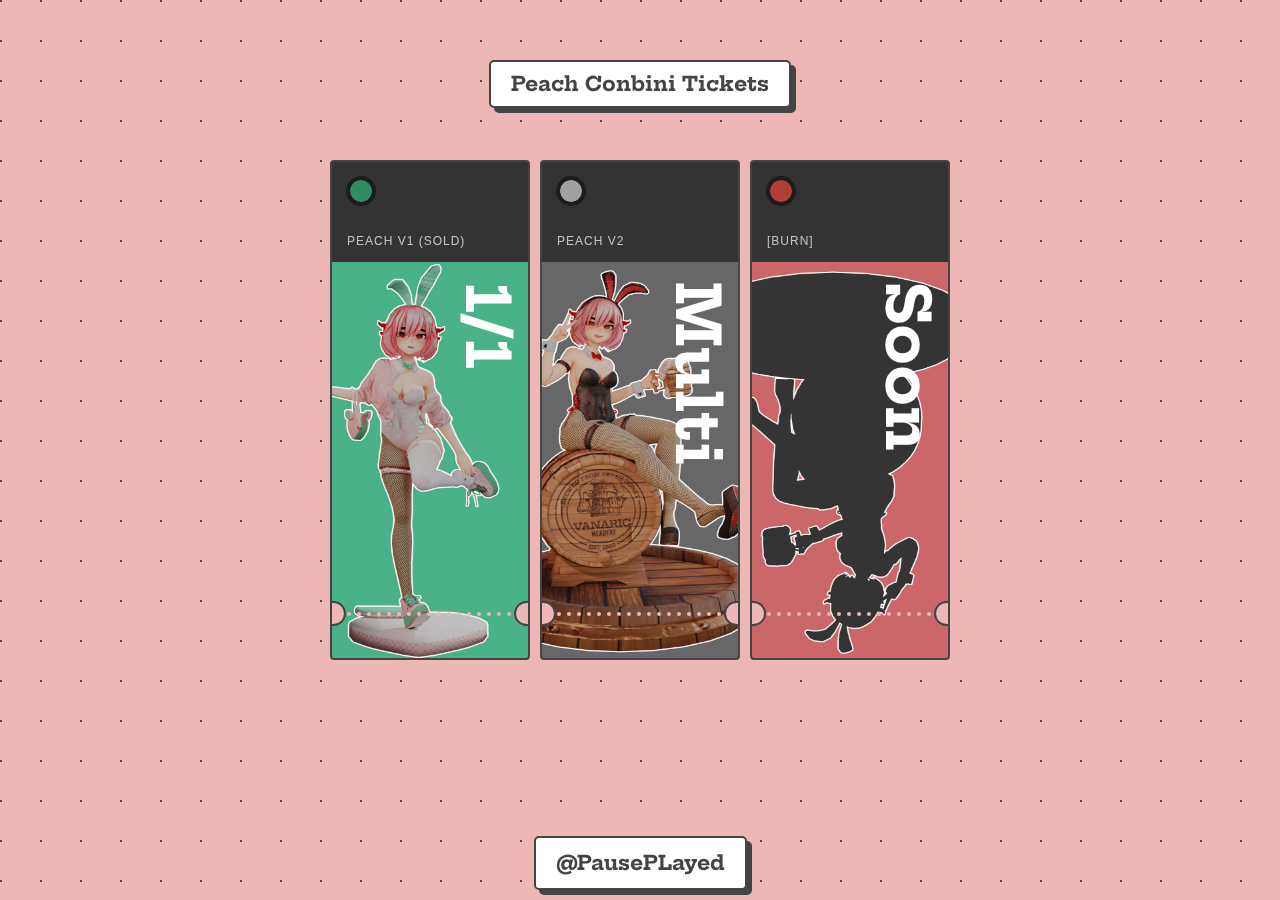
==== index.html @ ba9c0390 "home format" ====
<!DOCTYPE html>
<html lang="en">

<head>
  <title>PEACH | PausePLayed</title>
  <meta charset="UTF-8">
  <meta name="viewport" content="width=device-width, initial-scale=1.0">
  <meta name="description" content="PEACH Figurine 3D WebSite">
  <meta name="keywords" content="3D, PausePlayed, PEACH, NFT">
  <meta name="author" content="PausePlayed">
  <meta name="robots" context="max-image-preview:large">

  <meta name="twitter:card" content="summary_large_image" />
  <meta name="twitter:site" content="@pauseplayed" />
  <meta name="twitter:title" content="PEACH | PausePLayed" />
  <meta name="twitter:description" content="PEACH Figurine 3D WebSite" />
  <meta name="twitter:image" content="https://rebrand.ly/mintpeach1" />

  <meta property="og:url" content="https://twitter.com/PausePLayed" />
  <meta property="og:type" content="NFT website" />
  <meta property="og:title" content="PEACH | PausePLayed" />
  <meta property="og:description" content="PEACH Figurine 3D WebSite" />
  <meta property="og:image" content="https://rebrand.ly/mintpeach1" />

  
<!--     <link rel="stylesheet" href="./style.css"> -->
    

  <link rel="icon" type="image/png" sizes="32x32" href="./peach.png">

  <link rel="stylesheet" href="https://cdn.jsdelivr.net/npm/bootstrap@4.6.2/dist/css/bootstrap.min.css">
  <script src="https://cdn.jsdelivr.net/npm/jquery@3.6.3/dist/jquery.slim.min.js"></script>
  <script src="https://cdn.jsdelivr.net/npm/popper.js@1.16.1/dist/umd/popper.min.js"></script>
  <script src="https://cdn.jsdelivr.net/npm/bootstrap@4.6.2/dist/js/bootstrap.bundle.min.js"></script>


  <link href='https://fonts.googleapis.com/css?family=Hepta Slab' rel='stylesheet'>

  <script type="module" crossorigin src="./assets/main-3c34c049.js"></script>
  <link rel="modulepreload" crossorigin href="./assets/modulepreload-polyfill-3cfb730f.js">
  <link rel="stylesheet" href="./assets/index-ddaa0174.css">
</head>

<body>
  <!-- <canvas id="canvas3d"></canvas> -->

  <!--   <div id="preloader">
    <div class="spinner-grow text-danger"></div>
  </div> -->
  <div id="hints"></div>

  <div class="h-container">
    <h1 class="title">Peach Conbini Tickets</h1>
  </div>

<div id="app" class="container">

  <div class="container">
    <div class="card">
      <h2>1/1</h2>
      <i class="fas fa-arrow-right"></i>
      <p>PEACH V1 (SOLD)</p>
      <ul>
        <li></li><li></li><li></li><li></li><li></li><li></li><li></li><li></li><li></li><li></li><li></li><li></li><li></li><li></li><li></li><li></li><li></li><li></li><li></li><li></li><li></li><li></li>
      </ul>
      <a href="./peach1/">
      <div class="pic"></div>
      <button>
      </button>
    </a>
    </div>

      <div class="card card2">
      <h2>Multi</h2>
      <i class="fas fa-arrow-right"></i>
      <p>PEACH V2</p>
      <ul>
        <li></li><li></li><li></li><li></li><li></li><li></li><li></li><li></li><li></li><li></li><li></li><li></li><li></li><li></li><li></li><li></li><li></li><li></li><li></li><li></li><li></li><li></li>
      </ul>
      <a href="./peach2/">
      <div class="pic" src="./p2.jpg"></div>
        <button>
        </button>
      </a>
    </div>

    <div class="card card3">
      <h2>Soon</h2>
      <i class="fas fa-arrow-right"></i>
      <p>[BURN]</p>
      <ul>
        <li></li><li></li><li></li><li></li><li></li><li></li><li></li><li></li><li></li><li></li><li></li><li></li><li></li><li></li><li></li><li></li><li></li><li></li><li></li><li></li><li></li><li></li>
      </ul>
      <div>

      <div class="pic"></div>
        <button>
        </button>
      </div>

    </div>

  </div>

</div>

<div class="auction-container">
  <a class="auction-btn"></a>
</div>









</body>

</html>
---- assets/index-ddaa0174.css ----
*{margin:0;padding:0;box-sizing:border-box}i{opacity:0;font-size:18px;color:#fff;will-change:transform;-webkit-transform:scale(.1);transform:scale(.1);-webkit-transition:all .2s ease;transition:all .2s ease}.h-container{padding-top:50px;position:absolute;display:flex;top:10px;left:0;align-items:center;justify-content:center;width:100%}.h-container h1{background-color:#fff;font-family:Hepta Slab;border:2px solid #444;padding:10px 20px;font-weight:700;font-size:20px;position:relative;color:#444;border-radius:5px;box-shadow:5px 5px}h2{pointer-events:none}body{background-color:#edb7b6!important;height:100%;background-image:radial-gradient(#444 1px,transparent 0);background-size:40px 40px;background-position:-19px -19px;overflow:hidden;padding-top:100px}.auction-container{position:absolute;display:flex;margin-top:100px;bottom:10px;left:0;justify-content:center;width:100%}.auction-container .auction-btn{background-color:#fff;font-family:Hepta Slab;border:2px solid #444;padding:10px 20px;font-weight:700;font-size:20px;position:relative;color:#444;border-radius:5px;box-shadow:5px 5px}.auction-container .countdown{font-size:1.1em;font-weight:700;margin-bottom:20px}.auction-container .countdown span{color:#fff;font-size:1.5em;font-weight:800}.auction-container a:hover{color:#444;background-color:#49b289}.container{margin-top:30px;display:flex;justify-content:center;align-items:center;inset:0;flex-direction:row;gap:10px}.container .card{position:relative;width:200px;height:500px;background-color:#333;overflow:hidden;margin-bottom:4px;border-style:none;border:2px solid #444}.container .card:before{content:"";z-index:1;position:absolute;border-radius:50%;bottom:32px;right:-11px;display:block;width:25px;height:25px;background-color:#edb7b6!important;border:2px solid #444}.container .card:after{content:"";z-index:1;position:absolute;border-radius:50%;bottom:32px;left:-11px;display:block;width:25px;height:25px;background-color:#edb7b6!important;border:2px solid #444}.container .card ul{z-index:1;position:absolute;left:70px;bottom:-85px;list-style-type:none;transform:rotate(90deg)}.container .card ul li{z-index:1;width:2px;height:2px;border-radius:2px;margin:6px 0;background-color:#edb7b6!important;border:2px solid #edb7b6!important}.container .card h2{z-index:1;font-family:Hepta Slab;position:absolute;top:120px;right:5px;font-size:60px;font-weight:700;color:#fff;writing-mode:vertical-lr}.container .card .fa-arrow-right{z-index:2;position:absolute;right:75px;bottom:25px;font-size:40px;cursor:pointer}.container .card p{z-index:1;position:absolute;top:70px;left:15px;color:#fff;opacity:.7;font-size:12px;letter-spacing:1px;-webkit-transition:all .2s ease;transition:all .2s ease}.container .card .pic{z-index:1;width:300px;height:400px;display:block;margin-top:100px;margin-left:-70px;background-image:url(./p1.jpg);background-size:100% 100%;filter:grayscale(0%)}.container .card button{position:absolute;left:14px;top:14px;width:30px;height:30px;background-color:#68ffc571;border:none;border-radius:30px;cursor:pointer;outline:none;transition:all .3s ease;mix-blend-mode:hard-light;z-index:2;border:.5vh solid #444}.container .card button i{font-size:3rem}.container .card:hover button{transform:scale(16.5)}.container .card:hover p{color:#fff}.container .card:hover .pic{filter:grayscale(100);z-index:2}.container .card2 .pic{background-image:url(./p2.jpg)}.container .card2 button{background-color:#fff8}.container .card3 .pic{background-image:url(./p3.jpg)}.container .card3 button{background-color:#cf8784}
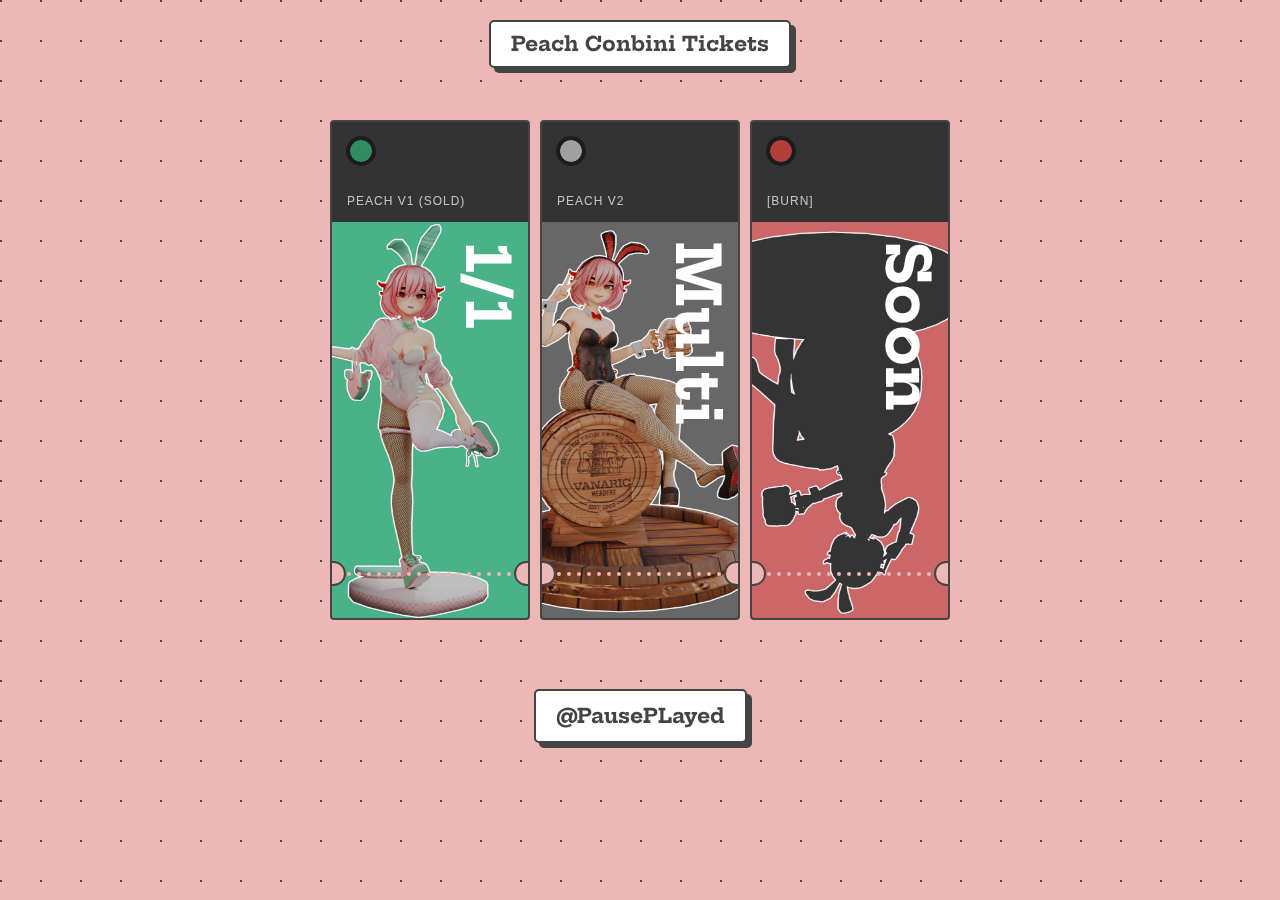
==== commit 15ebe22e: "alighnment" ====
--- a/index.html
+++ b/index.html
@@ -36,9 +36,9 @@
 
   <link href='https://fonts.googleapis.com/css?family=Hepta Slab' rel='stylesheet'>
 
-  <script type="module" crossorigin src="./assets/main-3c34c049.js"></script>
+  <script type="module" crossorigin src="./assets/main-de085367.js"></script>
   <link rel="modulepreload" crossorigin href="./assets/modulepreload-polyfill-3cfb730f.js">
-  <link rel="stylesheet" href="./assets/index-ddaa0174.css">
+  <link rel="stylesheet" href="./assets/index-42662c5c.css">
 </head>
 
 <body>
@@ -53,6 +53,7 @@
     <h1 class="title">Peach Conbini Tickets</h1>
   </div>
 
+  <div>
 <div id="app" class="container">
 
   <div class="container">
@@ -100,8 +101,25 @@
 
     </div>
 
+<!--     <div class="card card4">
+      <h2>Soon</h2>
+      <i class="fas fa-arrow-right"></i>
+      <p>[BURN]</p>
+      <ul>
+        <li></li><li></li><li></li><li></li><li></li><li></li><li></li><li></li><li></li><li></li><li></li><li></li><li></li><li></li><li></li><li></li><li></li><li></li><li></li><li></li><li></li><li></li>
+      </ul>
+      <div>
+
+      <div class="pic"></div>
+        <button>
+        </button>
+      </div>
+
+    </div> -->
+
   </div>
 
+</div>
 </div>
 
 <div class="auction-container">
--- a/assets/index-42662c5c.css
+++ b/assets/index-42662c5c.css
@@ -0,0 +1 @@
+*{margin:0;padding:0;box-sizing:border-box}body{background-color:#edb7b6!important;height:100%;background-image:radial-gradient(#444 1px,transparent 0);background-size:40px 40px;background-position:-19px -19px;padding-top:100px}::-webkit-scrollbar{width:0px}i{opacity:0;font-size:18px;color:#fff;will-change:transform;-webkit-transform:scale(.1);transform:scale(.1);-webkit-transition:all .2s ease;transition:all .2s ease}.h-container{padding-top:10px;position:absolute;display:flex;top:10px;left:0;align-items:center;justify-content:center;width:100%}.h-container h1{background-color:#fff;font-family:Hepta Slab;border:2px solid #444;padding:10px 20px;font-weight:700;font-size:20px;position:relative;color:#444;border-radius:5px;box-shadow:5px 5px}h2{pointer-events:none}.auction-container{position:relative;display:flex;margin-top:75px;bottom:10px;justify-content:center;width:100%}.auction-container .auction-btn{background-color:#fff;font-family:Hepta Slab;border:2px solid #444;padding:10px 20px;font-weight:700;font-size:20px;position:relative;color:#444;border-radius:5px;box-shadow:5px 5px}.auction-container .countdown{font-size:1.1em;font-weight:700;margin-bottom:20px}.auction-container .countdown span{color:#fff;font-size:1.5em;font-weight:800}.auction-container a:hover{color:#444;background-color:#49b289}.container{padding-top:10px;display:flex;justify-content:center;align-items:center;flex-flow:wrap;inset:0;flex-direction:row;gap:10px}.container .card{position:relative;width:200px;height:500px;background-color:#333;overflow:hidden;margin-bottom:4px;border-style:none;border:2px solid #444;display:inline-block}.container .card:before{content:"";z-index:1;position:absolute;border-radius:50%;bottom:32px;right:-11px;display:block;width:25px;height:25px;background-color:#edb7b6!important;border:2px solid #444}.container .card:after{content:"";z-index:1;position:absolute;border-radius:50%;bottom:32px;left:-11px;display:block;width:25px;height:25px;background-color:#edb7b6!important;border:2px solid #444}.container .card ul{z-index:1;position:absolute;left:70px;bottom:-85px;list-style-type:none;transform:rotate(90deg)}.container .card ul li{z-index:1;width:2px;height:2px;border-radius:2px;margin:6px 0;background-color:#edb7b6!important;border:2px solid #edb7b6!important}.container .card h2{z-index:1;font-family:Hepta Slab;position:absolute;top:120px;right:5px;font-size:60px;font-weight:700;color:#fff;writing-mode:vertical-lr}.container .card .fa-arrow-right{z-index:2;position:absolute;right:75px;bottom:25px;font-size:40px;cursor:pointer}.container .card p{z-index:1;position:absolute;top:70px;left:15px;color:#fff;opacity:.7;font-size:12px;letter-spacing:1px;-webkit-transition:all .2s ease;transition:all .2s ease}.container .card .pic{z-index:1;width:300px;height:400px;display:block;margin-top:100px;margin-left:-70px;background-image:url(./p1.jpg);background-size:100% 100%;filter:grayscale(0%)}.container .card button{position:absolute;left:14px;top:14px;width:30px;height:30px;background-color:#68ffc571;border:none;border-radius:30px;cursor:pointer;outline:none;transition:all .3s ease;mix-blend-mode:hard-light;z-index:2;border:.5vh solid #444}.container .card button i{font-size:3rem}.container .card:hover button{transform:scale(16.5)}.container .card:hover p{color:#fff}.container .card:hover .pic{filter:grayscale(100);z-index:2}.container .card2 .pic{background-image:url(./p2.jpg)}.container .card2 button{background-color:#fff8}.container .card3 .pic{background-image:url(./p3.jpg)}.container .card3 button{background-color:#cf8784}
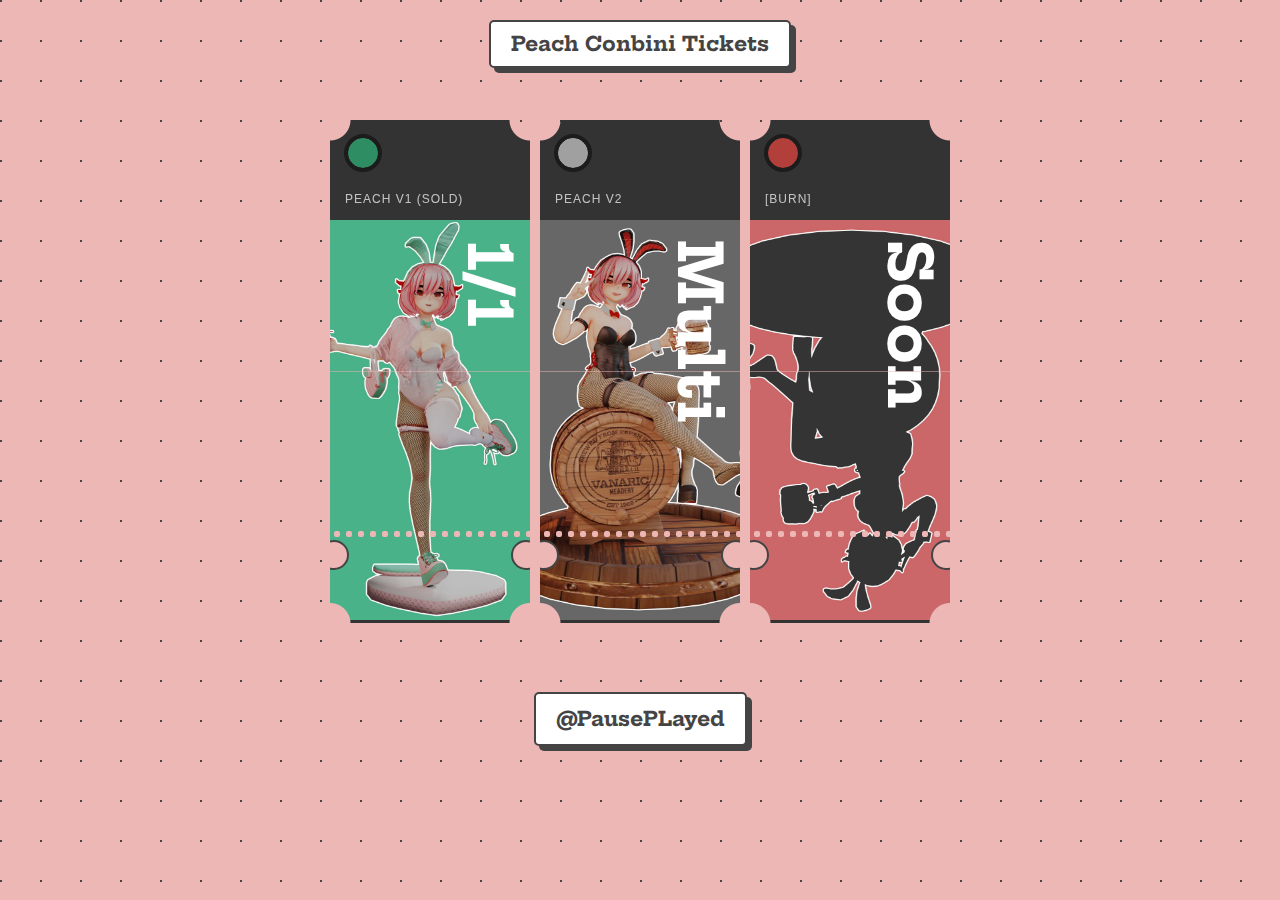
==== commit 5979c999: "ticket" ====
--- a/index.html
+++ b/index.html
@@ -36,9 +36,9 @@
 
   <link href='https://fonts.googleapis.com/css?family=Hepta Slab' rel='stylesheet'>
 
-  <script type="module" crossorigin src="./assets/main-de085367.js"></script>
+  <script type="module" crossorigin src="./assets/main-e0c4f6bc.js"></script>
   <link rel="modulepreload" crossorigin href="./assets/modulepreload-polyfill-3cfb730f.js">
-  <link rel="stylesheet" href="./assets/index-42662c5c.css">
+  <link rel="stylesheet" href="./assets/index-c2017bc1.css">
 </head>
 
 <body>
--- a/assets/index-c2017bc1.css
+++ b/assets/index-c2017bc1.css
@@ -0,0 +1 @@
+*{margin:0;padding:0;box-sizing:content-box}body{background-color:#edb7b6!important;height:100%;background-image:radial-gradient(#444 1px,transparent 0);background-size:40px 40px;background-position:-19px -19px;padding-top:100px}::-webkit-scrollbar{width:0px}i{opacity:0;font-size:18px;color:#fff;will-change:transform;-webkit-transform:scale(.1);transform:scale(.1);-webkit-transition:all .2s ease;transition:all .2s ease}.h-container{padding-top:10px;position:absolute;display:flex;top:10px;left:0;align-items:center;justify-content:center;width:100%}.h-container h1{background-color:#fff;font-family:Hepta Slab;border:2px solid #444;padding:10px 20px;font-weight:700;font-size:20px;position:relative;color:#444;border-radius:5px;box-shadow:5px 5px}h2{pointer-events:none}.auction-container{position:relative;display:flex;margin-top:75px;bottom:10px;justify-content:center;width:100%}.auction-container .auction-btn{background-color:#fff;font-family:Hepta Slab;border:2px solid #444;padding:10px 20px;font-weight:700;font-size:20px;position:relative;color:#444;border-radius:5px;box-shadow:5px 5px}.auction-container .countdown{font-size:1.1em;font-weight:700;margin-bottom:20px}.auction-container .countdown span{color:#fff;font-size:1.5em;font-weight:800}.auction-container a:hover{color:#444;background-color:#49b289}.container{padding-top:10px;display:flex;justify-content:center;align-items:center;flex-flow:wrap;inset:0;flex-direction:row;gap:10px;row-gap:0px}.container .card{position:relative;width:200px;height:500px;background-color:#333;overflow:hidden;margin-bottom:4px;border-style:none;border-bottom:3px solid #333;display:inline-block;-webkit-mask-image:radial-gradient(circle at top left,transparent 0,transparent 20px,black 21px),radial-gradient(circle at top right,transparent 0,transparent 20px,black 21px),radial-gradient(circle at bottom left,transparent 0,transparent 20px,black 21px),radial-gradient(circle at bottom right,transparent 0,transparent 20px,black 21px);-webkit-mask-position:top left,top right,bottom left,bottom right;-webkit-mask-repeat:no-repeat;-webkit-mask-size:50% 50%;mask-image:radial-gradient(circle at top left,transparent 0,transparent 20px,black 21px),radial-gradient(circle at top right,transparent 0,transparent 20px,black 21px),radial-gradient(circle at bottom left,transparent 0,transparent 20px,black 21px),radial-gradient(circle at bottom right,transparent 0,transparent 20px,black 21px);mask-position:top left,top right,bottom left,bottom right;mask-repeat:no-repeat;mask-size:50% 50%}.container .card:before{content:"";z-index:1;position:absolute;border-radius:50%;bottom:50px;right:-11px;display:block;width:30px;height:30px;background-color:#edb7b6!important;border:2px solid #444}.container .card:after{content:"";z-index:1;position:absolute;border-radius:50%;bottom:50px;left:-11px;display:block;width:30px;height:30px;background-color:#edb7b6!important;border:2px solid #444}.container .card ul{z-index:1;position:absolute;left:70px;bottom:-65px;list-style-type:none;transform:rotate(90deg)}.container .card ul li{z-index:1;width:2px;height:2px;border-radius:2px;margin:6px 0;background-color:#edb7b6!important;border:2px solid #edb7b6!important}.container .card h2{z-index:1;font-family:Hepta Slab;position:absolute;top:120px;right:5px;font-size:60px;font-weight:700;color:#fff;writing-mode:vertical-lr}.container .card .fa-arrow-right{z-index:2;position:absolute;right:75px;bottom:25px;font-size:40px;cursor:pointer}.container .card p{z-index:1;position:absolute;top:70px;left:15px;color:#fff;opacity:.7;font-size:12px;letter-spacing:1px;-webkit-transition:all .2s ease;transition:all .2s ease}.container .card .pic{z-index:1;width:300px;height:400px;display:block;margin-top:100px;margin-left:-50px;background-image:url(./p1.jpg);background-size:100% 100%;filter:grayscale(0%)}.container .card button{position:absolute;left:14px;top:14px;width:30px;height:30px;background-color:#68ffc571;border:none;border-radius:30px;cursor:pointer;outline:none;transition:all .3s ease;mix-blend-mode:hard-light;z-index:2;border:.5vh solid #444}.container .card button i{font-size:3rem}.container .card:hover button{transform:scale(16.5)}.container .card:hover p{color:#fff}.container .card:hover .pic{filter:grayscale(100);z-index:2}.container .card2 .pic{background-image:url(./p2.jpg)}.container .card2 button{background-color:#fff8}.container .card3 .pic{background-image:url(./p3.jpg)}.container .card3 button{background-color:#cf8784}
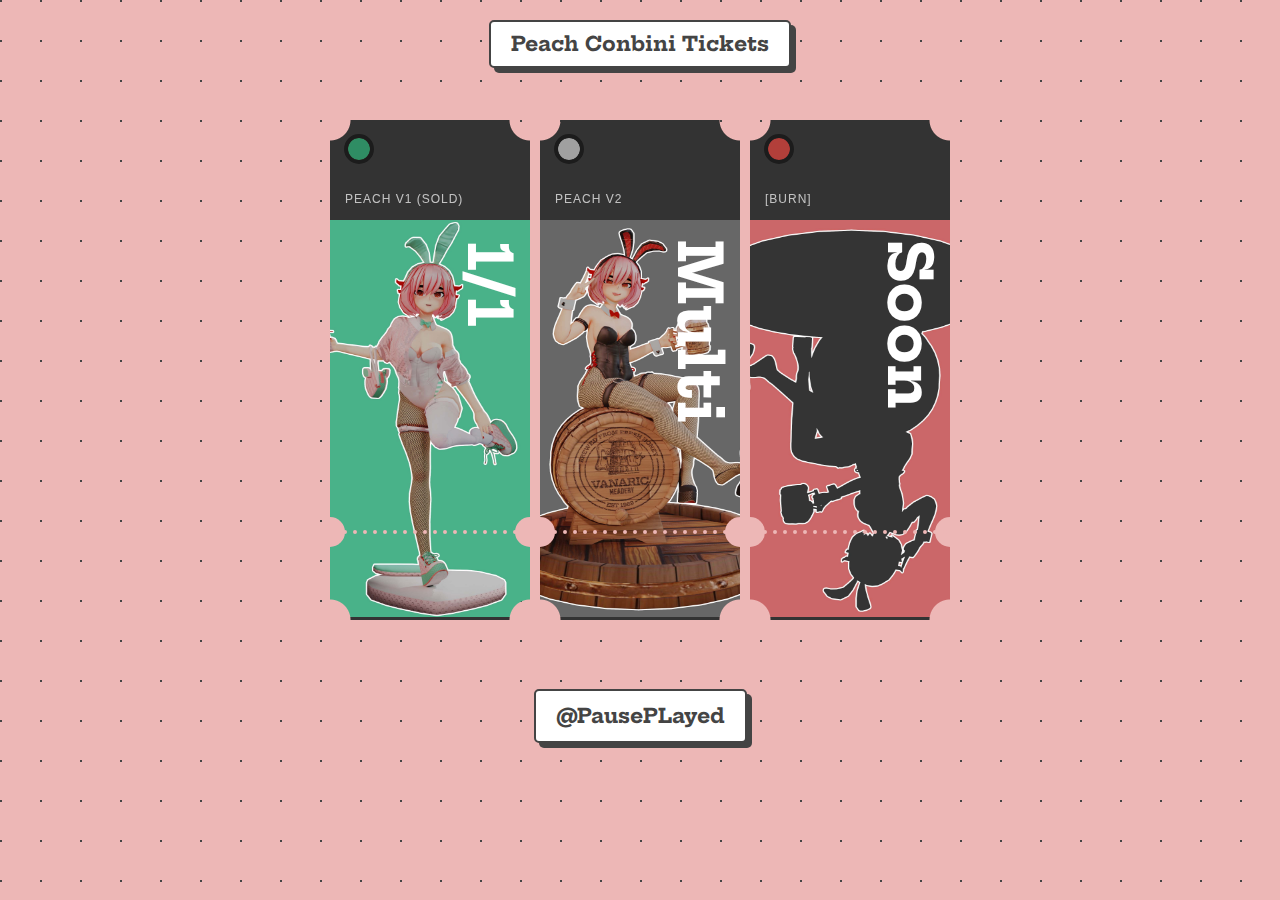
==== commit db46e5de: "layout" ====
--- a/index.html
+++ b/index.html
@@ -36,9 +36,9 @@
 
   <link href='https://fonts.googleapis.com/css?family=Hepta Slab' rel='stylesheet'>
 
-  <script type="module" crossorigin src="./assets/main-e0c4f6bc.js"></script>
+  <script type="module" crossorigin src="./assets/main-1f43802e.js"></script>
   <link rel="modulepreload" crossorigin href="./assets/modulepreload-polyfill-3cfb730f.js">
-  <link rel="stylesheet" href="./assets/index-c2017bc1.css">
+  <link rel="stylesheet" href="./assets/index-47cfb80b.css">
 </head>
 
 <body>
@@ -53,7 +53,7 @@
     <h1 class="title">Peach Conbini Tickets</h1>
   </div>
 
-  <div>
+
 <div id="app" class="container">
 
   <div class="container">
@@ -62,7 +62,7 @@
       <i class="fas fa-arrow-right"></i>
       <p>PEACH V1 (SOLD)</p>
       <ul>
-        <li></li><li></li><li></li><li></li><li></li><li></li><li></li><li></li><li></li><li></li><li></li><li></li><li></li><li></li><li></li><li></li><li></li><li></li><li></li><li></li><li></li><li></li>
+        </li><li></li><li></li><li></li><li></li><li></li><li></li><li></li><li></li><li></li><li></li><li></li><li></li><li></li><li></li><li></li><li></li><li></li><li></li>
       </ul>
       <a href="./peach1/">
       <div class="pic"></div>
@@ -76,7 +76,7 @@
       <i class="fas fa-arrow-right"></i>
       <p>PEACH V2</p>
       <ul>
-        <li></li><li></li><li></li><li></li><li></li><li></li><li></li><li></li><li></li><li></li><li></li><li></li><li></li><li></li><li></li><li></li><li></li><li></li><li></li><li></li><li></li><li></li>
+        </li><li></li><li></li><li></li><li></li><li></li><li></li><li></li><li></li><li></li><li></li><li></li><li></li><li></li><li></li><li></li><li></li><li></li><li></li>
       </ul>
       <a href="./peach2/">
       <div class="pic" src="./p2.jpg"></div>
@@ -90,7 +90,7 @@
       <i class="fas fa-arrow-right"></i>
       <p>[BURN]</p>
       <ul>
-        <li></li><li></li><li></li><li></li><li></li><li></li><li></li><li></li><li></li><li></li><li></li><li></li><li></li><li></li><li></li><li></li><li></li><li></li><li></li><li></li><li></li><li></li>
+        <li></li><li></li><li></li><li></li><li></li><li></li><li></li><li></li><li></li><li></li><li></li><li></li><li></li><li></li><li></li><li></li><li></li><li></li><li></li>
       </ul>
       <div>
 
@@ -120,7 +120,7 @@
   </div>
 
 </div>
-</div>
+
 
 <div class="auction-container">
   <a class="auction-btn"></a>
--- a/assets/index-47cfb80b.css
+++ b/assets/index-47cfb80b.css
@@ -0,0 +1 @@
+*{margin:0;padding:0;box-sizing:border-box}body{background-color:#edb7b6!important;height:100%;background-image:radial-gradient(#444 1px,transparent 0);background-size:40px 40px;background-position:-19px -19px;padding-top:100px}::-webkit-scrollbar{width:0px}i{opacity:0;font-size:18px;color:#fff;will-change:transform;-webkit-transform:scale(.1);transform:scale(.1);-webkit-transition:all .2s ease;transition:all .2s ease}.h-container{padding-top:10px;position:absolute;display:flex;top:10px;left:0;align-items:center;justify-content:center;width:100%}.h-container h1{background-color:#fff;font-family:Hepta Slab;border:2px solid #444;padding:10px 20px;font-weight:700;font-size:20px;position:relative;color:#444;border-radius:5px;box-shadow:5px 5px}h2{pointer-events:none}.auction-container{position:relative;display:flex;margin-top:75px;bottom:10px;align-items:center;justify-content:center;width:100%}.auction-container .auction-btn{background-color:#fff;font-family:Hepta Slab;border:2px solid #444;padding:10px 20px;font-weight:700;font-size:20px;position:relative;color:#444;border-radius:5px;box-shadow:5px 5px}.auction-container .countdown{font-size:1.1em;font-weight:700;margin-bottom:20px}.auction-container .countdown span{color:#fff;font-size:1.5em;font-weight:800}.auction-container a:hover{color:#444;background-color:#49b289}.container{padding-top:10px;display:flex;justify-content:center;align-items:center;flex-flow:wrap;inset:0;margin:auto;flex-direction:row;gap:10px;row-gap:0px}.container .card{position:relative;width:200px;height:500px;background-color:#333;overflow:hidden;margin-bottom:4px;border-style:none;border-bottom:3px solid #333;display:inline-block;-webkit-mask-image:radial-gradient(circle at top left,transparent 0,transparent 20px,black 21px),radial-gradient(circle at top right,transparent 0,transparent 20px,black 21px),radial-gradient(circle at bottom left,transparent 0,transparent 20px,black 21px),radial-gradient(circle at bottom right,transparent 0,transparent 20px,black 21px);-webkit-mask-position:top left,top right,bottom left,bottom right;-webkit-mask-repeat:no-repeat;-webkit-mask-size:50% 50%;mask-image:radial-gradient(circle at top left,transparent 0,transparent 20px,black 21px),radial-gradient(circle at top right,transparent 0,transparent 20px,black 21px),radial-gradient(circle at bottom left,transparent 0,transparent 20px,black 21px),radial-gradient(circle at bottom right,transparent 0,transparent 20px,black 21px);mask-position:top left,top right,bottom left,bottom right;mask-repeat:no-repeat;mask-size:50% 50%}.container .card:before{content:"";z-index:1;position:absolute;border-radius:50%;bottom:70px;right:-15px;display:block;width:30px;height:30px;background-color:#edb7b6!important}.container .card:after{content:"";z-index:1;position:absolute;border-radius:50%;bottom:70px;left:-15px;display:block;width:30px;height:30px;background-color:#edb7b6!important}.container .card ul{z-index:1;position:absolute;left:10px;bottom:60px;list-style-type:none;float:none}.container .card ul li{display:inline-block;z-index:1;width:2px;height:2px;border-radius:2px;margin:0 3px;background-color:#edb7b6!important;border:2px solid #edb7b6!important}.container .card h2{z-index:1;font-family:Hepta Slab;position:absolute;top:120px;right:5px;font-size:60px;font-weight:700;color:#fff;writing-mode:vertical-lr}.container .card .fa-arrow-right{z-index:2;position:absolute;right:75px;bottom:25px;font-size:40px;cursor:pointer}.container .card p{z-index:1;position:absolute;top:70px;left:15px;color:#fff;opacity:.7;font-size:12px;letter-spacing:1px;-webkit-transition:all .2s ease;transition:all .2s ease}.container .card .pic{z-index:1;width:300px;height:400px;display:block;margin-top:100px;margin-left:-50px;background-image:url(./p1.jpg);background-size:100% 100%;filter:grayscale(0%)}.container .card button{position:absolute;left:14px;top:14px;width:30px;height:30px;background-color:#68ffc571;border:none;border-radius:30px;cursor:pointer;outline:none;transition:all .3s ease;mix-blend-mode:hard-light;z-index:2;border:.5vh solid #444}.container .card button i{font-size:3rem}.container .card:hover button{transform:scale(16.5)}.container .card:hover p{color:#fff}.container .card:hover .pic{filter:grayscale(100);z-index:2}.container .card2 .pic{background-image:url(./p2.jpg)}.container .card2 button{background-color:#fff8}.container .card3 .pic{background-image:url(./p3.jpg)}.container .card3 button{background-color:#cf8784}
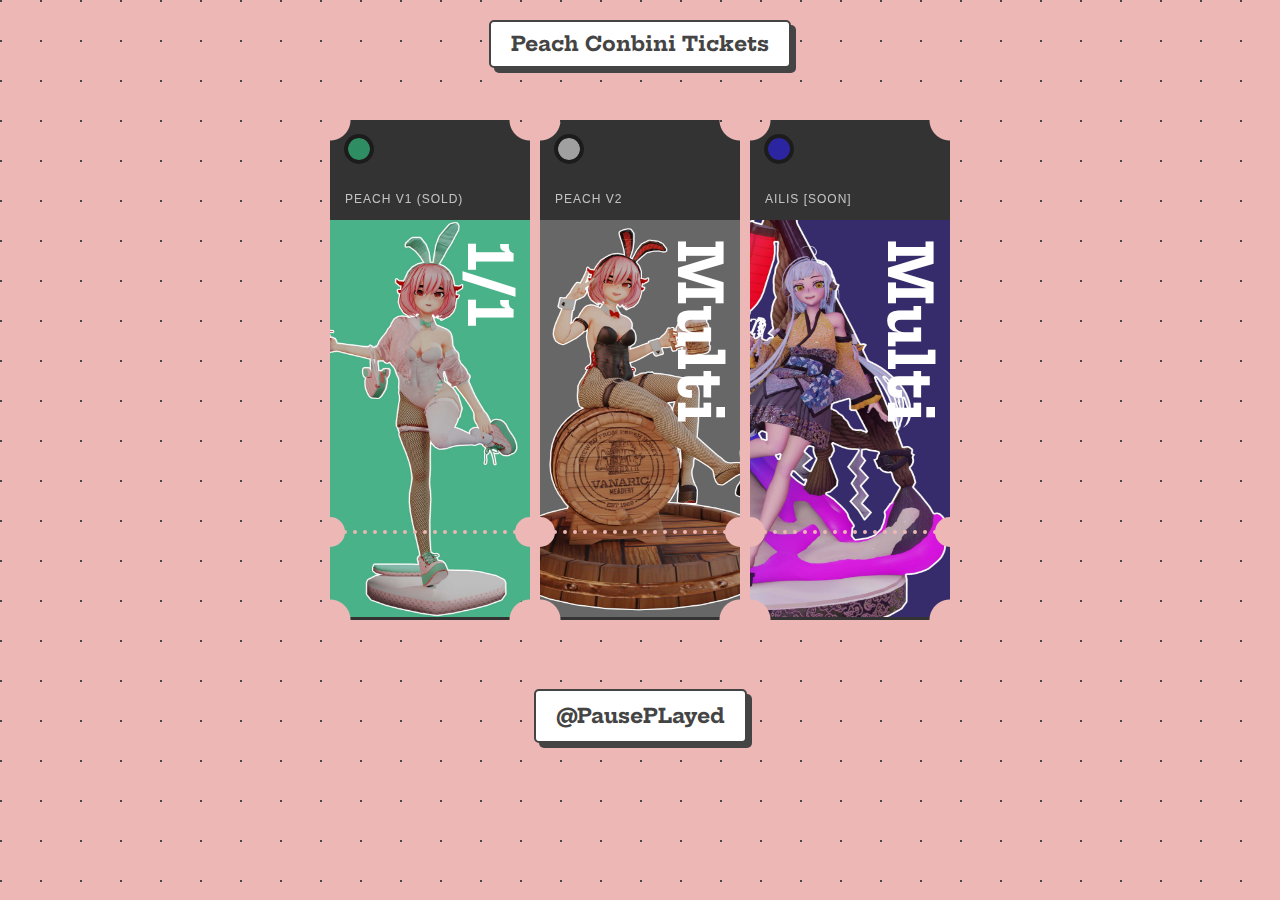
==== commit cc427ba5: "Major Update" ====
--- a/index.html
+++ b/index.html
@@ -36,9 +36,9 @@
 
   <link href='https://fonts.googleapis.com/css?family=Hepta Slab' rel='stylesheet'>
 
-  <script type="module" crossorigin src="./assets/main-1f43802e.js"></script>
+  <script type="module" crossorigin src="./assets/main-b7471f66.js"></script>
   <link rel="modulepreload" crossorigin href="./assets/modulepreload-polyfill-3cfb730f.js">
-  <link rel="stylesheet" href="./assets/index-47cfb80b.css">
+  <link rel="stylesheet" href="./assets/index-28a0829f.css">
 </head>
 
 <body>
@@ -65,7 +65,7 @@
         </li><li></li><li></li><li></li><li></li><li></li><li></li><li></li><li></li><li></li><li></li><li></li><li></li><li></li><li></li><li></li><li></li><li></li><li></li>
       </ul>
       <a href="./peach1/">
-      <div class="pic"></div>
+        <div class="pic" src="../p1.jpg"></div>
       <button>
       </button>
     </a>
@@ -79,25 +79,25 @@
         </li><li></li><li></li><li></li><li></li><li></li><li></li><li></li><li></li><li></li><li></li><li></li><li></li><li></li><li></li><li></li><li></li><li></li><li></li>
       </ul>
       <a href="./peach2/">
-      <div class="pic" src="./p2.jpg"></div>
+      <div class="pic" src="../p2.jpg"></div>
         <button>
         </button>
       </a>
     </div>
 
     <div class="card card3">
-      <h2>Soon</h2>
+      <h2>Multi</h2>
       <i class="fas fa-arrow-right"></i>
-      <p>[BURN]</p>
+      <p>AILIS [SOON]</p>
       <ul>
         <li></li><li></li><li></li><li></li><li></li><li></li><li></li><li></li><li></li><li></li><li></li><li></li><li></li><li></li><li></li><li></li><li></li><li></li><li></li>
       </ul>
-      <div>
+      <a href="./ailis/">
 
-      <div class="pic"></div>
+        <div class="pic" src="../p3.jpg"></div>
         <button>
         </button>
-      </div>
+      </a>
 
     </div>
 
--- a/assets/index-28a0829f.css
+++ b/assets/index-28a0829f.css
@@ -0,0 +1,275 @@
+* {
+    margin: 0;
+    padding: 0;
+    box-sizing: border-box
+}
+
+body {
+    background-color: #edb7b6 !important;
+    height: 100%;
+    background-image: radial-gradient(#444 1px, transparent 0);
+    background-size: 40px 40px;
+    background-position: -19px -19px;
+    padding-top: 100px
+}
+
+::-webkit-scrollbar {
+    width: 0px
+}
+
+i {
+    opacity: 0;
+    font-size: 18px;
+    color: #fff;
+    will-change: transform;
+    -webkit-transform: scale(.1);
+    transform: scale(.1);
+    -webkit-transition: all .2s ease;
+    transition: all .2s ease
+}
+
+.h-container {
+    padding-top: 10px;
+    position: absolute;
+    display: flex;
+    top: 10px;
+    left: 0;
+    align-items: center;
+    justify-content: center;
+    width: 100%
+}
+
+.h-container h1 {
+    background-color: #fff;
+    font-family: Hepta Slab;
+    border: 2px solid #444;
+    padding: 10px 20px;
+    font-weight: 700;
+    font-size: 20px;
+    position: relative;
+    color: #444;
+    border-radius: 5px;
+    box-shadow: 5px 5px
+}
+
+h2 {
+    pointer-events: none
+}
+
+.auction-container {
+    position: relative;
+    display: flex;
+    margin-top: 75px;
+    bottom: 10px;
+    align-items: center;
+    justify-content: center;
+    width: 100%
+}
+
+.auction-container .auction-btn {
+    background-color: #fff;
+    font-family: Hepta Slab;
+    border: 2px solid #444;
+    padding: 10px 20px;
+    font-weight: 700;
+    font-size: 20px;
+    position: relative;
+    color: #444;
+    border-radius: 5px;
+    box-shadow: 5px 5px
+}
+
+.auction-container .countdown {
+    font-size: 1.1em;
+    font-weight: 700;
+    margin-bottom: 20px
+}
+
+.auction-container .countdown span {
+    color: #fff;
+    font-size: 1.5em;
+    font-weight: 800
+}
+
+.auction-container a:hover {
+    color: #444;
+    background-color: #49b289
+}
+
+.container {
+    padding-top: 10px;
+    display: flex;
+    justify-content: center;
+    align-items: center;
+    flex-flow: wrap;
+    top: 0;
+    right: 0;
+    bottom: 0;
+    left: 0;
+    margin: auto;
+    flex-direction: row;
+    gap: 10px;
+    row-gap: 0px
+}
+
+.container .card {
+    position: relative;
+    width: 200px;
+    height: 500px;
+    background-color: #333;
+    overflow: hidden;
+    margin-bottom: 4px;
+    border-style: none;
+    border-bottom: 3px solid #333;
+    display: inline-block;
+    -webkit-mask-image: radial-gradient(circle at top left, transparent 0, transparent 20px, black 21px), radial-gradient(circle at top right, transparent 0, transparent 20px, black 21px), radial-gradient(circle at bottom left, transparent 0, transparent 20px, black 21px), radial-gradient(circle at bottom right, transparent 0, transparent 20px, black 21px);
+    -webkit-mask-position: top left, top right, bottom left, bottom right;
+    -webkit-mask-repeat: no-repeat;
+    -webkit-mask-size: 50% 50%;
+    mask-image: radial-gradient(circle at top left, transparent 0, transparent 20px, black 21px), radial-gradient(circle at top right, transparent 0, transparent 20px, black 21px), radial-gradient(circle at bottom left, transparent 0, transparent 20px, black 21px), radial-gradient(circle at bottom right, transparent 0, transparent 20px, black 21px);
+    mask-position: top left, top right, bottom left, bottom right;
+    mask-repeat: no-repeat;
+    mask-size: 50% 50%
+}
+
+.container .card:before {
+    content: "";
+    z-index: 1;
+    position: absolute;
+    border-radius: 50%;
+    bottom: 70px;
+    right: -15px;
+    display: block;
+    width: 30px;
+    height: 30px;
+    background-color: #edb7b6 !important
+}
+
+.container .card:after {
+    content: "";
+    z-index: 1;
+    position: absolute;
+    border-radius: 50%;
+    bottom: 70px;
+    left: -15px;
+    display: block;
+    width: 30px;
+    height: 30px;
+    background-color: #edb7b6 !important
+}
+
+.container .card ul {
+    z-index: 1;
+    position: absolute;
+    left: 10px;
+    bottom: 60px;
+    list-style-type: none;
+    float: none
+}
+
+.container .card ul li {
+    display: inline-block;
+    z-index: 1;
+    width: 2px;
+    height: 2px;
+    border-radius: 2px;
+    margin: 0 3px;
+    background-color: #edb7b6 !important;
+    border: 2px solid #edb7b6 !important
+}
+
+.container .card h2 {
+    z-index: 1;
+    font-family: Hepta Slab;
+    position: absolute;
+    top: 120px;
+    right: 5px;
+    font-size: 60px;
+    font-weight: 700;
+    color: #fff;
+    writing-mode: vertical-lr
+}
+
+.container .card .fa-arrow-right {
+    z-index: 2;
+    position: absolute;
+    right: 75px;
+    bottom: 25px;
+    font-size: 40px;
+    cursor: pointer
+}
+
+.container .card p {
+    z-index: 1;
+    position: absolute;
+    top: 70px;
+    left: 15px;
+    color: #fff;
+    opacity: .7;
+    font-size: 12px;
+    letter-spacing: 1px;
+    -webkit-transition: all .2s ease;
+    transition: all .2s ease
+}
+
+.container .card .pic {
+    z-index: 1;
+    width: 300px;
+    height: 400px;
+    display: block;
+    margin-top: 100px;
+    margin-left: -50px;
+    background-image: url(../p1.jpg);
+    background-size: 100% 100%;
+    filter: grayscale(0%)
+}
+
+.container .card button {
+    position: absolute;
+    left: 14px;
+    top: 14px;
+    width: 30px;
+    height: 30px;
+    background-color: #68ffc571;
+    border: none;
+    border-radius: 30px;
+    cursor: pointer;
+    outline: none;
+    transition: all .3s ease;
+    mix-blend-mode: hard-light;
+    z-index: 2;
+    border: .5vh solid #444
+}
+
+.container .card button i {
+    font-size: 3rem
+}
+
+.container .card:hover button {
+    transform: scale(16.5)
+}
+
+.container .card:hover p {
+    color: #fff
+}
+
+.container .card:hover .pic {
+    filter: grayscale(100);
+    z-index: 2
+}
+
+.container .card2 .pic {
+    background-image: url(../p2.jpg)
+}
+
+.container .card2 button {
+    background-color: #fff8
+}
+
+.container .card3 .pic {
+    background-image: url(../p3.jpg)
+}
+
+.container .card3 button {
+    background-color: #6c5cc5
+}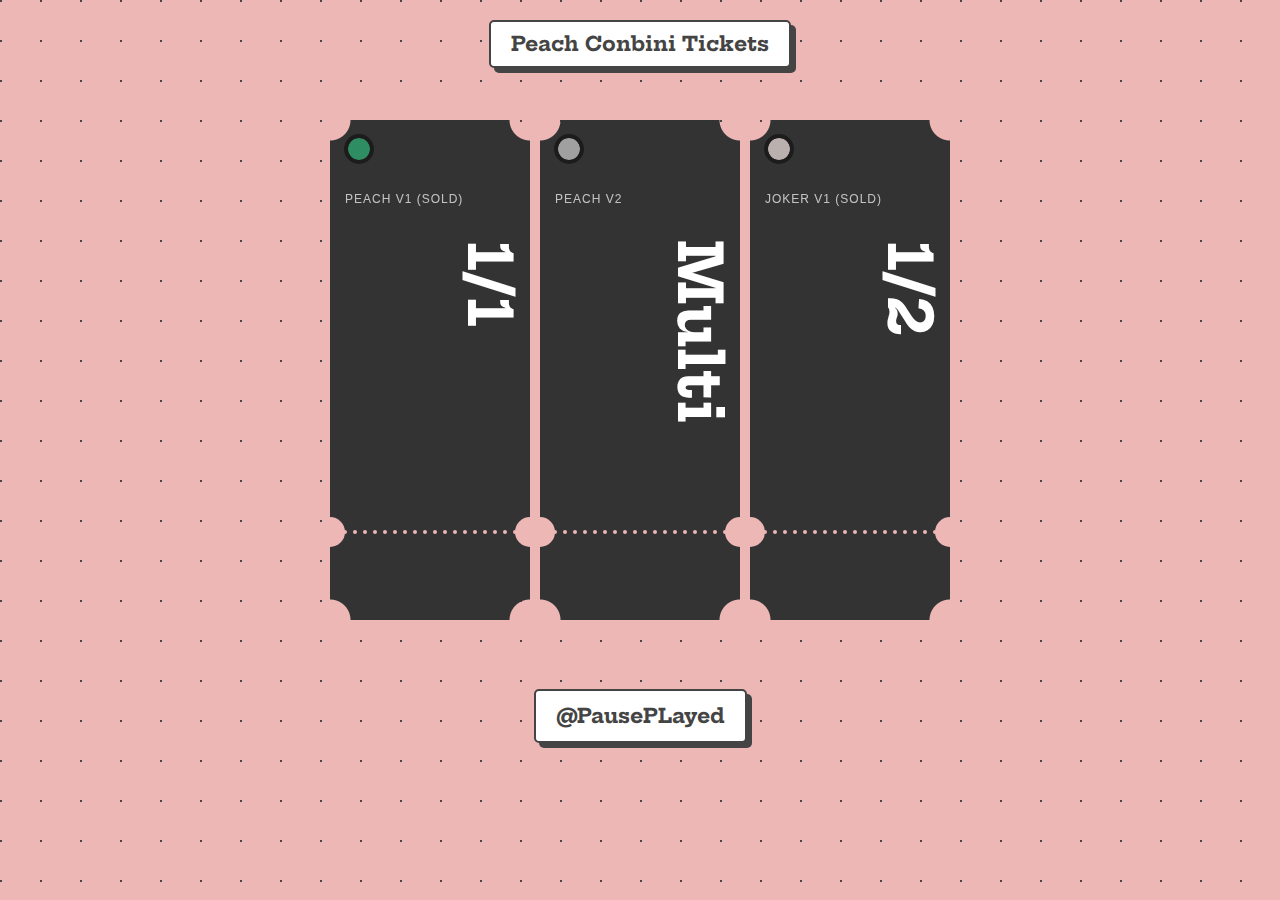
==== commit 38381b87: "Test Update" ====
--- a/index.html
+++ b/index.html
@@ -26,7 +26,7 @@
 <!--     <link rel="stylesheet" href="./style.css"> -->
     
 
-  <link rel="icon" type="image/png" sizes="32x32" href="./peach.png">
+  <link rel="icon" type="image/png" sizes="32x32" href="./media/peach.png">
 
   <link rel="stylesheet" href="https://cdn.jsdelivr.net/npm/bootstrap@4.6.2/dist/css/bootstrap.min.css">
   <script src="https://cdn.jsdelivr.net/npm/jquery@3.6.3/dist/jquery.slim.min.js"></script>
@@ -36,9 +36,9 @@
 
   <link href='https://fonts.googleapis.com/css?family=Hepta Slab' rel='stylesheet'>
 
-  <script type="module" crossorigin src="./assets/main-b7471f66.js"></script>
-  <link rel="modulepreload" crossorigin href="./assets/modulepreload-polyfill-3cfb730f.js">
-  <link rel="stylesheet" href="./assets/index-28a0829f.css">
+  <script type="module" crossorigin src="./entry/main.js"></script>
+  <link rel="modulepreload" crossorigin href="./chunk/modulepreload-polyfill.js">
+  <link rel="stylesheet" href="./css/index.css">
 </head>
 
 <body>
@@ -65,10 +65,10 @@
         </li><li></li><li></li><li></li><li></li><li></li><li></li><li></li><li></li><li></li><li></li><li></li><li></li><li></li><li></li><li></li><li></li><li></li><li></li>
       </ul>
       <a href="./peach1/">
-        <div class="pic" src="../p1.jpg"></div>
-      <button>
-      </button>
-    </a>
+        <div class="pic"></div>
+          <button>
+          </button>
+        </a>
     </div>
 
       <div class="card card2">
@@ -79,22 +79,22 @@
         </li><li></li><li></li><li></li><li></li><li></li><li></li><li></li><li></li><li></li><li></li><li></li><li></li><li></li><li></li><li></li><li></li><li></li><li></li>
       </ul>
       <a href="./peach2/">
-      <div class="pic" src="../p2.jpg"></div>
+      <div class="pic"></div>
         <button>
         </button>
       </a>
     </div>
 
     <div class="card card3">
-      <h2>Multi</h2>
+      <h2>1/2</h2>
       <i class="fas fa-arrow-right"></i>
-      <p>AILIS [SOON]</p>
+      <p>JOKER V1 (SOLD)</p>
       <ul>
         <li></li><li></li><li></li><li></li><li></li><li></li><li></li><li></li><li></li><li></li><li></li><li></li><li></li><li></li><li></li><li></li><li></li><li></li><li></li>
       </ul>
-      <a href="./ailis/">
+      <a href="./joker1/">
 
-        <div class="pic" src="../p3.jpg"></div>
+        <div class="pic"></div>
         <button>
         </button>
       </a>
--- a/css/index.css
+++ b/css/index.css
@@ -0,0 +1,291 @@
+* {
+  margin: 0;
+  padding: 0;
+  box-sizing: border-box;
+}
+body {
+  background-color: #edb7b6 !important;
+  height: 100%;
+  background-image: radial-gradient(#444 1px, transparent 0);
+  background-size: 40px 40px;
+  background-position: -19px -19px;
+  padding-top: 100px;
+}
+::-webkit-scrollbar {
+  width: 0px;
+}
+i {
+  opacity: 0;
+  font-size: 18px;
+  color: #fff;
+  will-change: transform;
+  -webkit-transform: scale(0.1);
+  transform: scale(0.1);
+  -webkit-transition: all 0.2s ease;
+  transition: all 0.2s ease;
+}
+.h-container {
+  padding-top: 10px;
+  position: absolute;
+  display: flex;
+  top: 10px;
+  left: 0;
+  align-items: center;
+  justify-content: center;
+  width: 100%;
+}
+.h-container h1 {
+  background-color: #fff;
+  font-family: Hepta Slab;
+  border: 2px solid #444;
+  padding: 10px 20px;
+  font-weight: 700;
+  font-size: 20px;
+  position: relative;
+  color: #444;
+  border-radius: 5px;
+  box-shadow: 5px 5px;
+}
+h2 {
+  pointer-events: none;
+}
+.auction-container {
+  position: relative;
+  display: flex;
+  margin-top: 75px;
+  bottom: 10px;
+  align-items: center;
+  justify-content: center;
+  width: 100%;
+}
+.auction-container .auction-btn {
+  background-color: #fff;
+  font-family: Hepta Slab;
+  border: 2px solid #444;
+  padding: 10px 20px;
+  font-weight: 700;
+  font-size: 20px;
+  position: relative;
+  color: #444;
+  border-radius: 5px;
+  box-shadow: 5px 5px;
+}
+.auction-container .countdown {
+  font-size: 1.1em;
+  font-weight: 700;
+  margin-bottom: 20px;
+}
+.auction-container .countdown span {
+  color: #fff;
+  font-size: 1.5em;
+  font-weight: 800;
+}
+.auction-container a:hover {
+  color: #444;
+  background-color: #49b289;
+}
+.container {
+  padding-top: 10px;
+  display: flex;
+  justify-content: center;
+  align-items: center;
+  flex-flow: wrap;
+  top: 0;
+  right: 0;
+  bottom: 0;
+  left: 0;
+  margin: auto;
+  flex-direction: row;
+  gap: 10px;
+  row-gap: 0px;
+}
+.container .card {
+  position: relative;
+  width: 200px;
+  height: 500px;
+  background-color: #333;
+  overflow: hidden;
+  margin-bottom: 4px;
+  border-style: none;
+  border-bottom: 3px solid #333;
+  display: inline-block;
+  -webkit-mask-image: radial-gradient(
+      circle at top left,
+      transparent 0,
+      transparent 20px,
+      black 21px
+    ),
+    radial-gradient(
+      circle at top right,
+      transparent 0,
+      transparent 20px,
+      black 21px
+    ),
+    radial-gradient(
+      circle at bottom left,
+      transparent 0,
+      transparent 20px,
+      black 21px
+    ),
+    radial-gradient(
+      circle at bottom right,
+      transparent 0,
+      transparent 20px,
+      black 21px
+    );
+  -webkit-mask-position: top left, top right, bottom left, bottom right;
+  -webkit-mask-repeat: no-repeat;
+  -webkit-mask-size: 50% 50%;
+  mask-image: radial-gradient(
+      circle at top left,
+      transparent 0,
+      transparent 20px,
+      black 21px
+    ),
+    radial-gradient(
+      circle at top right,
+      transparent 0,
+      transparent 20px,
+      black 21px
+    ),
+    radial-gradient(
+      circle at bottom left,
+      transparent 0,
+      transparent 20px,
+      black 21px
+    ),
+    radial-gradient(
+      circle at bottom right,
+      transparent 0,
+      transparent 20px,
+      black 21px
+    );
+  mask-position: top left, top right, bottom left, bottom right;
+  mask-repeat: no-repeat;
+  mask-size: 50% 50%;
+}
+.container .card:before {
+  content: "";
+  z-index: 1;
+  position: absolute;
+  border-radius: 50%;
+  bottom: 70px;
+  right: -15px;
+  display: block;
+  width: 30px;
+  height: 30px;
+  background-color: #edb7b6 !important;
+}
+.container .card:after {
+  content: "";
+  z-index: 1;
+  position: absolute;
+  border-radius: 50%;
+  bottom: 70px;
+  left: -15px;
+  display: block;
+  width: 30px;
+  height: 30px;
+  background-color: #edb7b6 !important;
+}
+.container .card ul {
+  z-index: 1;
+  position: absolute;
+  left: 10px;
+  bottom: 60px;
+  list-style-type: none;
+  float: none;
+}
+.container .card ul li {
+  display: inline-block;
+  z-index: 1;
+  width: 2px;
+  height: 2px;
+  border-radius: 2px;
+  margin: 0 3px;
+  background-color: #edb7b6 !important;
+  border: 2px solid #edb7b6 !important;
+}
+.container .card h2 {
+  z-index: 1;
+  font-family: Hepta Slab;
+  position: absolute;
+  top: 120px;
+  right: 5px;
+  font-size: 60px;
+  font-weight: 700;
+  color: #fff;
+  writing-mode: vertical-lr;
+}
+.container .card .fa-arrow-right {
+  z-index: 2;
+  position: absolute;
+  right: 75px;
+  bottom: 25px;
+  font-size: 40px;
+  cursor: pointer;
+}
+.container .card p {
+  z-index: 1;
+  position: absolute;
+  top: 70px;
+  left: 15px;
+  color: #fff;
+  opacity: 0.7;
+  font-size: 12px;
+  letter-spacing: 1px;
+  -webkit-transition: all 0.2s ease;
+  transition: all 0.2s ease;
+}
+.container .card .pic {
+  z-index: 1;
+  width: 300px;
+  height: 400px;
+  display: block;
+  margin-top: 100px;
+  margin-left: -50px;
+  background-image: url(/asset/p1.jpg);
+  background-size: 100% 100%;
+  filter: grayscale(0%);
+}
+.container .card button {
+  position: absolute;
+  left: 14px;
+  top: 14px;
+  width: 30px;
+  height: 30px;
+  background-color: #68ffc571;
+  border: none;
+  border-radius: 30px;
+  cursor: pointer;
+  outline: none;
+  transition: all 0.3s ease;
+  mix-blend-mode: hard-light;
+  z-index: 2;
+  border: 0.5vh solid #444;
+}
+.container .card button i {
+  font-size: 3rem;
+}
+.container .card:hover button {
+  transform: scale(16.5);
+}
+.container .card:hover p {
+  color: #fff;
+}
+.container .card:hover .pic {
+  filter: grayscale(100);
+  z-index: 2;
+}
+.container .card2 .pic {
+  background-image: url(/asset/p2.jpg);
+}
+.container .card2 button {
+  background-color: #fff8;
+}
+.container .card3 .pic {
+  background-image: url(/asset/p3.jpg);
+}
+.container .card3 button {
+  background-color: #d4cecc;
+}
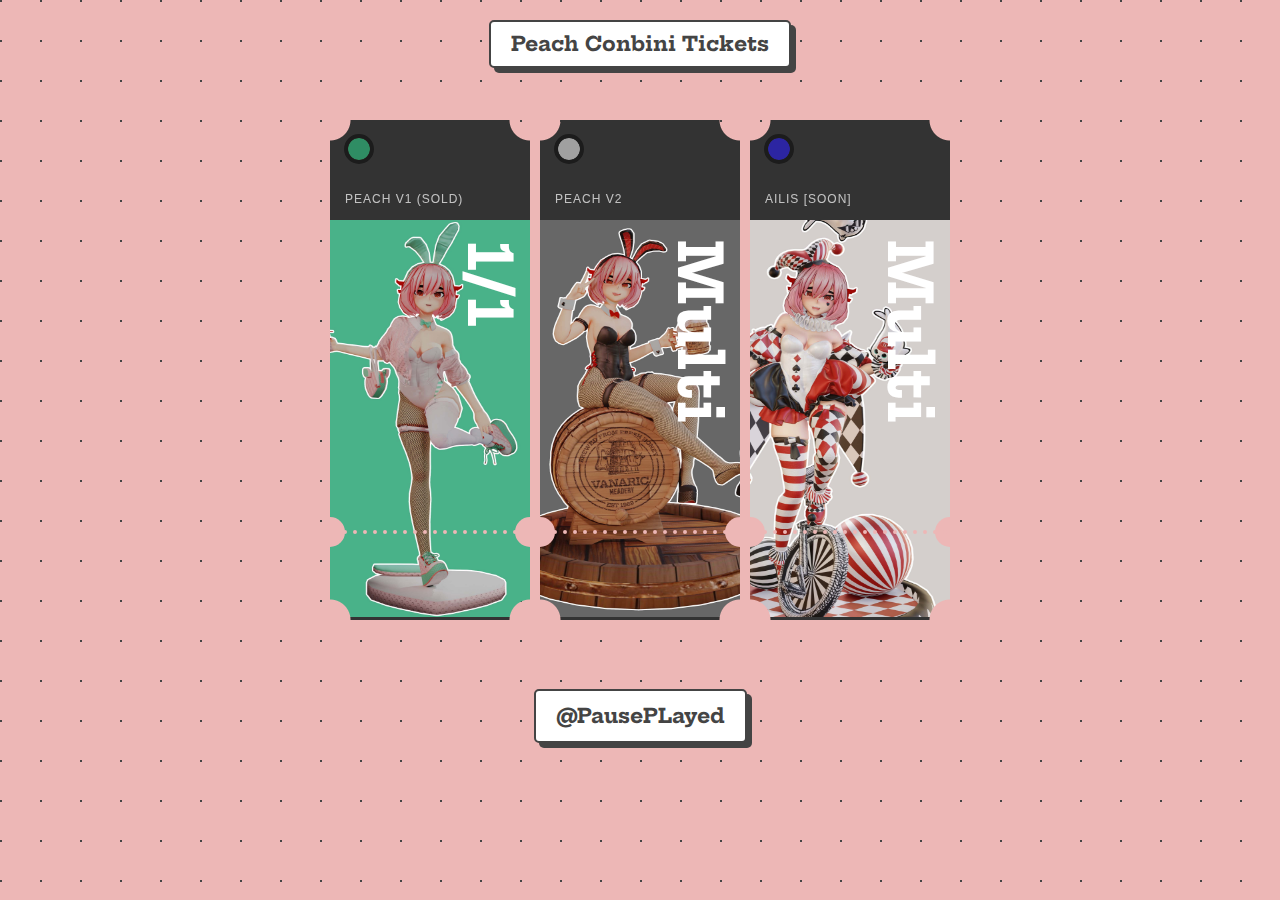
==== commit 7c38b14a: "Revert "Test Update"" ====
--- a/index.html
+++ b/index.html
@@ -26,7 +26,7 @@
 <!--     <link rel="stylesheet" href="./style.css"> -->
     
 
-  <link rel="icon" type="image/png" sizes="32x32" href="./media/peach.png">
+  <link rel="icon" type="image/png" sizes="32x32" href="./peach.png">
 
   <link rel="stylesheet" href="https://cdn.jsdelivr.net/npm/bootstrap@4.6.2/dist/css/bootstrap.min.css">
   <script src="https://cdn.jsdelivr.net/npm/jquery@3.6.3/dist/jquery.slim.min.js"></script>
@@ -36,9 +36,9 @@
 
   <link href='https://fonts.googleapis.com/css?family=Hepta Slab' rel='stylesheet'>
 
-  <script type="module" crossorigin src="./entry/main.js"></script>
-  <link rel="modulepreload" crossorigin href="./chunk/modulepreload-polyfill.js">
-  <link rel="stylesheet" href="./css/index.css">
+  <script type="module" crossorigin src="./assets/main-a51ed4b3.js"></script>
+  <link rel="modulepreload" crossorigin href="./assets/modulepreload-polyfill-3cfb730f.js">
+  <link rel="stylesheet" href="./assets/index-06893b01.css">
 </head>
 
 <body>
@@ -65,7 +65,7 @@
         </li><li></li><li></li><li></li><li></li><li></li><li></li><li></li><li></li><li></li><li></li><li></li><li></li><li></li><li></li><li></li><li></li><li></li><li></li>
       </ul>
       <a href="./peach1/">
-        <div class="pic"></div>
+        <div class="pic" src="../img/p1.jpg"></div>
           <button>
           </button>
         </a>
@@ -79,22 +79,22 @@
         </li><li></li><li></li><li></li><li></li><li></li><li></li><li></li><li></li><li></li><li></li><li></li><li></li><li></li><li></li><li></li><li></li><li></li><li></li>
       </ul>
       <a href="./peach2/">
-      <div class="pic"></div>
+      <div class="pic" src="../p2.jpg"></div>
         <button>
         </button>
       </a>
     </div>
 
     <div class="card card3">
-      <h2>1/2</h2>
+      <h2>Multi</h2>
       <i class="fas fa-arrow-right"></i>
-      <p>JOKER V1 (SOLD)</p>
+      <p>AILIS [SOON]</p>
       <ul>
         <li></li><li></li><li></li><li></li><li></li><li></li><li></li><li></li><li></li><li></li><li></li><li></li><li></li><li></li><li></li><li></li><li></li><li></li><li></li>
       </ul>
-      <a href="./joker1/">
+      <a href="./ailis/">
 
-        <div class="pic"></div>
+        <div class="pic" src="../p2.jpg"></div>
         <button>
         </button>
       </a>
--- a/assets/index-06893b01.css
+++ b/assets/index-06893b01.css
@@ -0,0 +1 @@
+*{margin:0;padding:0;box-sizing:border-box}body{background-color:#edb7b6!important;height:100%;background-image:radial-gradient(#444 1px,transparent 0);background-size:40px 40px;background-position:-19px -19px;padding-top:100px}::-webkit-scrollbar{width:0px}i{opacity:0;font-size:18px;color:#fff;will-change:transform;-webkit-transform:scale(.1);transform:scale(.1);-webkit-transition:all .2s ease;transition:all .2s ease}.h-container{padding-top:10px;position:absolute;display:flex;top:10px;left:0;align-items:center;justify-content:center;width:100%}.h-container h1{background-color:#fff;font-family:Hepta Slab;border:2px solid #444;padding:10px 20px;font-weight:700;font-size:20px;position:relative;color:#444;border-radius:5px;box-shadow:5px 5px}h2{pointer-events:none}.auction-container{position:relative;display:flex;margin-top:75px;bottom:10px;align-items:center;justify-content:center;width:100%}.auction-container .auction-btn{background-color:#fff;font-family:Hepta Slab;border:2px solid #444;padding:10px 20px;font-weight:700;font-size:20px;position:relative;color:#444;border-radius:5px;box-shadow:5px 5px}.auction-container .countdown{font-size:1.1em;font-weight:700;margin-bottom:20px}.auction-container .countdown span{color:#fff;font-size:1.5em;font-weight:800}.auction-container a:hover{color:#444;background-color:#49b289}.container{padding-top:10px;display:flex;justify-content:center;align-items:center;flex-flow:wrap;top:0;right:0;bottom:0;left:0;margin:auto;flex-direction:row;gap:10px;row-gap:0px}.container .card{position:relative;width:200px;height:500px;background-color:#333;overflow:hidden;margin-bottom:4px;border-style:none;border-bottom:3px solid #333;display:inline-block;-webkit-mask-image:radial-gradient(circle at top left,transparent 0,transparent 20px,black 21px),radial-gradient(circle at top right,transparent 0,transparent 20px,black 21px),radial-gradient(circle at bottom left,transparent 0,transparent 20px,black 21px),radial-gradient(circle at bottom right,transparent 0,transparent 20px,black 21px);-webkit-mask-position:top left,top right,bottom left,bottom right;-webkit-mask-repeat:no-repeat;-webkit-mask-size:50% 50%;mask-image:radial-gradient(circle at top left,transparent 0,transparent 20px,black 21px),radial-gradient(circle at top right,transparent 0,transparent 20px,black 21px),radial-gradient(circle at bottom left,transparent 0,transparent 20px,black 21px),radial-gradient(circle at bottom right,transparent 0,transparent 20px,black 21px);mask-position:top left,top right,bottom left,bottom right;mask-repeat:no-repeat;mask-size:50% 50%}.container .card:before{content:"";z-index:1;position:absolute;border-radius:50%;bottom:70px;right:-15px;display:block;width:30px;height:30px;background-color:#edb7b6!important}.container .card:after{content:"";z-index:1;position:absolute;border-radius:50%;bottom:70px;left:-15px;display:block;width:30px;height:30px;background-color:#edb7b6!important}.container .card ul{z-index:1;position:absolute;left:10px;bottom:60px;list-style-type:none;float:none}.container .card ul li{display:inline-block;z-index:1;width:2px;height:2px;border-radius:2px;margin:0 3px;background-color:#edb7b6!important;border:2px solid #edb7b6!important}.container .card h2{z-index:1;font-family:Hepta Slab;position:absolute;top:120px;right:5px;font-size:60px;font-weight:700;color:#fff;writing-mode:vertical-lr}.container .card .fa-arrow-right{z-index:2;position:absolute;right:75px;bottom:25px;font-size:40px;cursor:pointer}.container .card p{z-index:1;position:absolute;top:70px;left:15px;color:#fff;opacity:.7;font-size:12px;letter-spacing:1px;-webkit-transition:all .2s ease;transition:all .2s ease}.container .card .pic{z-index:1;width:300px;height:400px;display:block;margin-top:100px;margin-left:-50px;background-image:url(../p1.jpg);background-size:100% 100%;filter:grayscale(0%)}.container .card button{position:absolute;left:14px;top:14px;width:30px;height:30px;background-color:#68ffc571;border:none;border-radius:30px;cursor:pointer;outline:none;transition:all .3s ease;mix-blend-mode:hard-light;z-index:2;border:.5vh solid #444}.container .card button i{font-size:3rem}.container .card:hover button{transform:scale(16.5)}.container .card:hover p{color:#fff}.container .card:hover .pic{filter:grayscale(100);z-index:2}.container .card2 .pic{background-image:url(../p2.jpg)}.container .card2 button{background-color:#fff8}.container .card3 .pic{background-image:url(../p3.jpg)}.container .card3 button{background-color:#6c5cc5}
